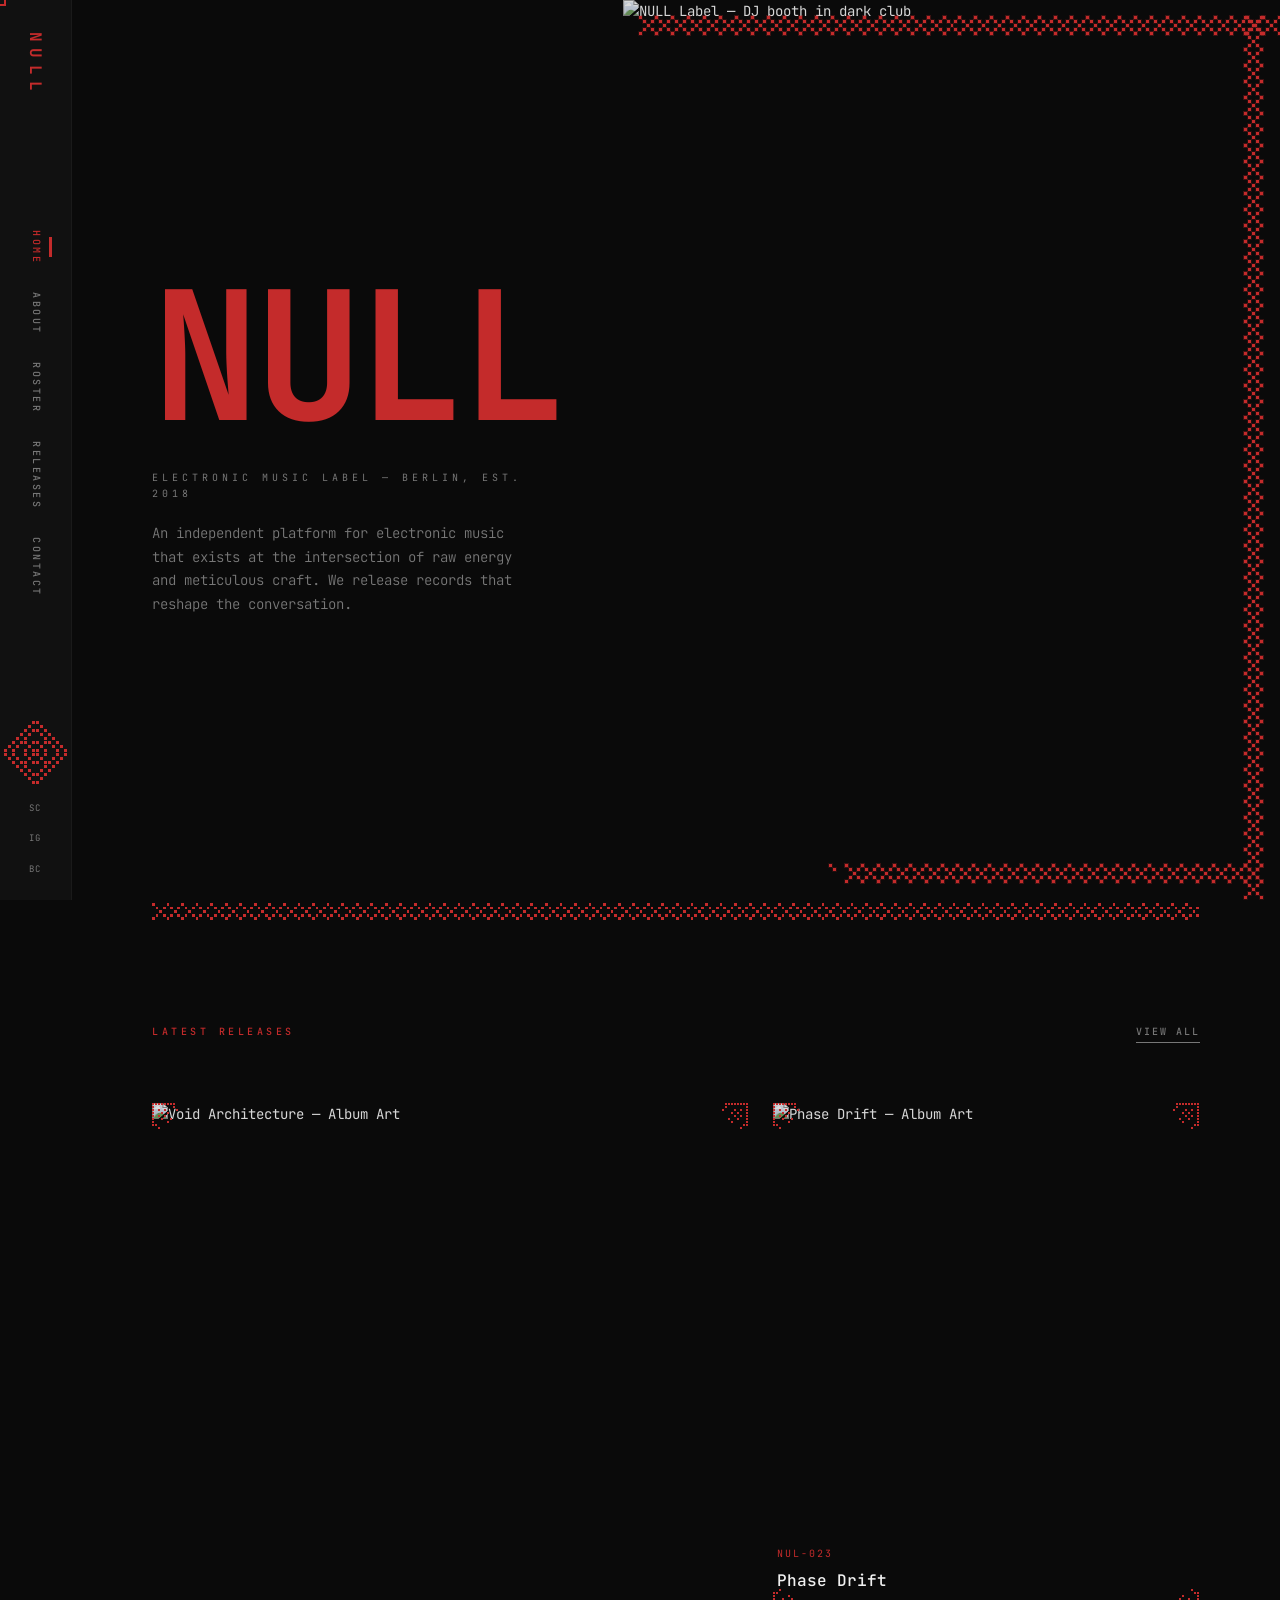
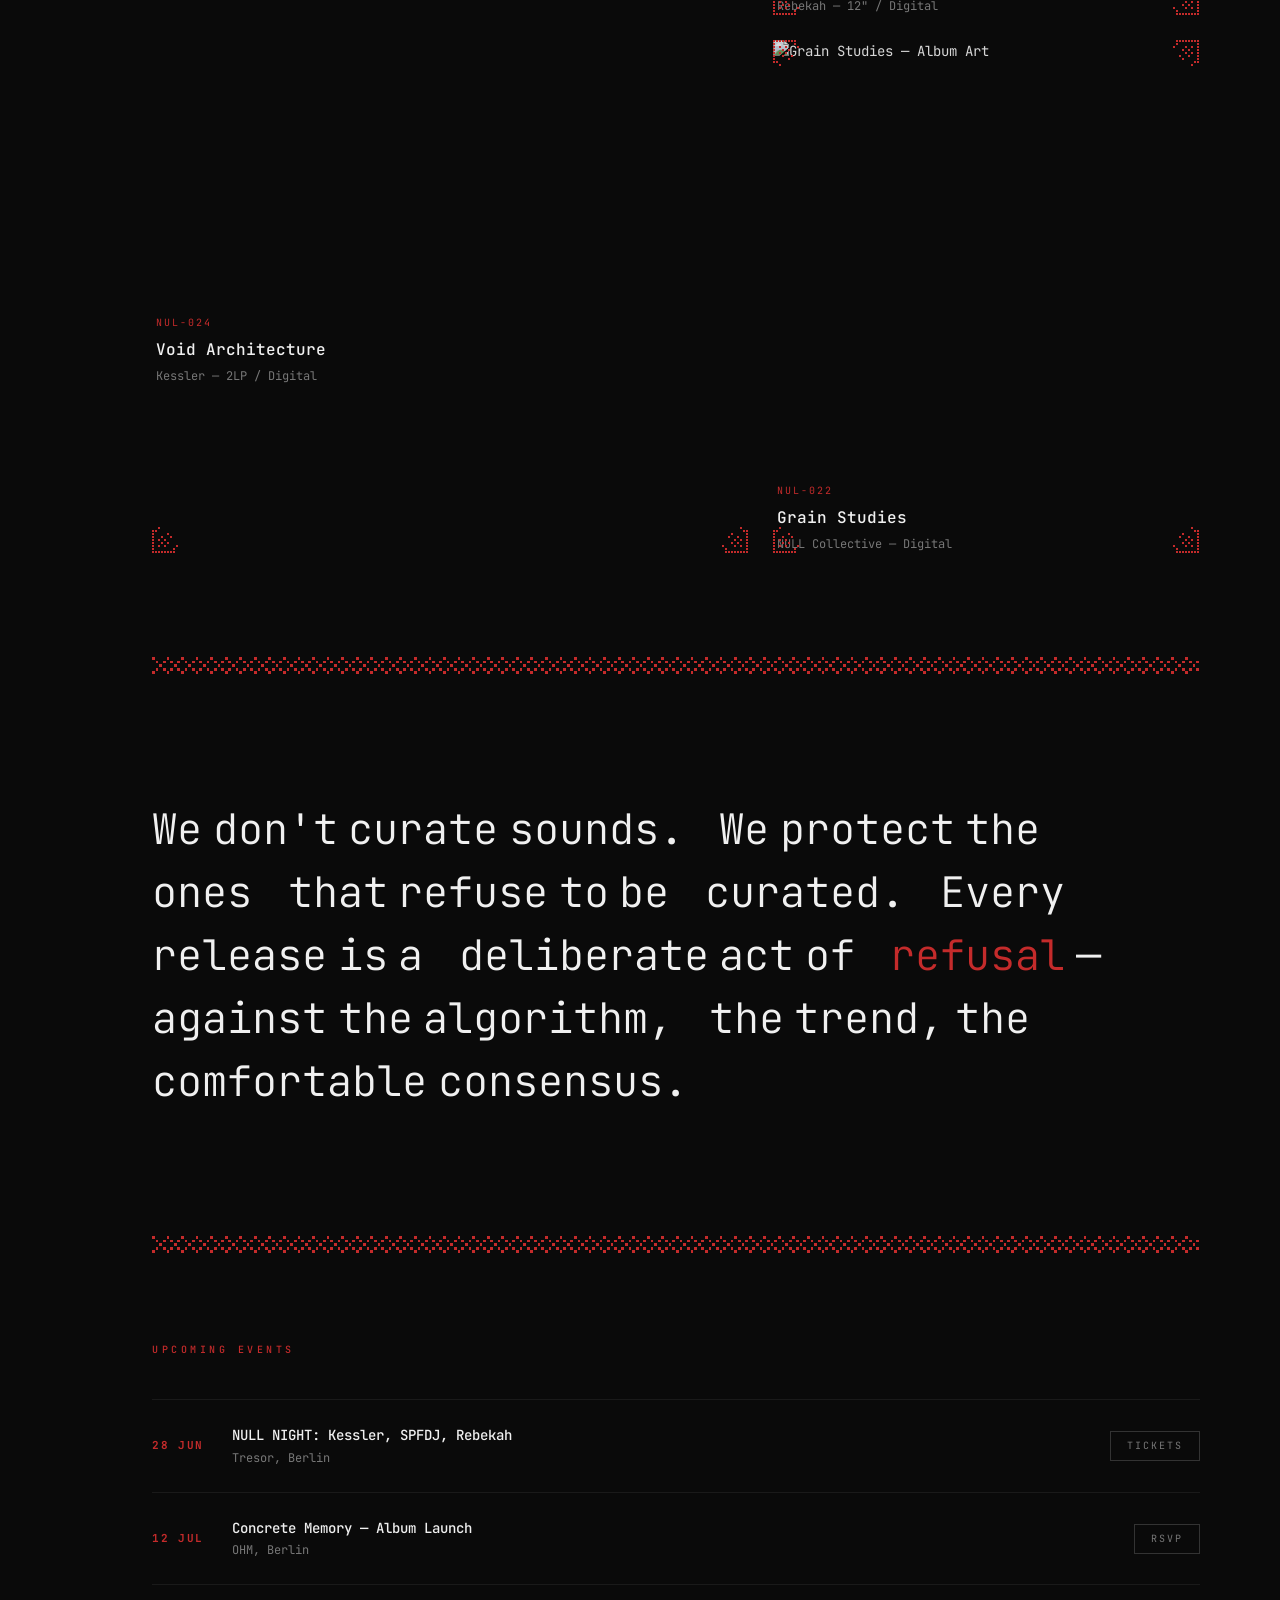
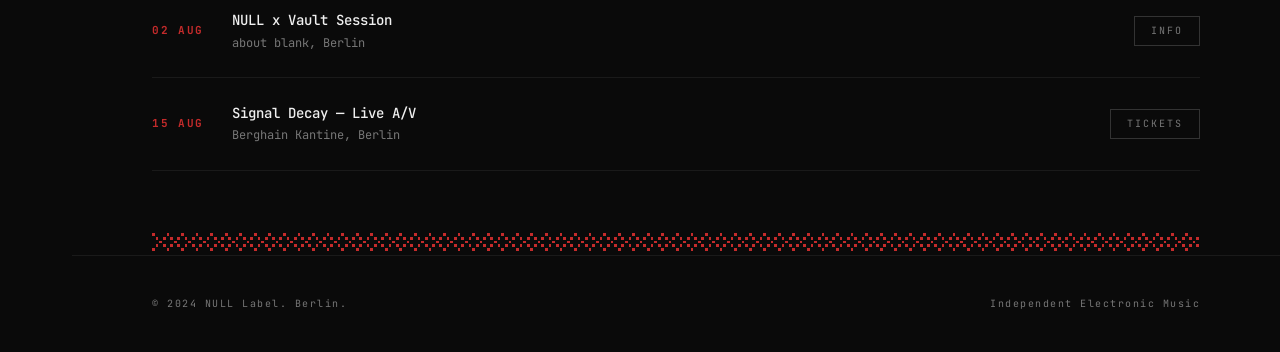
==== index.html @ e716e548 "v4: Full rebuild — editorial/magazine model, pixel-lace system, left sidebar nav - Left sidebar nav " ====
<!DOCTYPE html>
<html lang="en">
<head>
  <meta charset="UTF-8">
  <meta name="viewport" content="width=device-width, initial-scale=1.0">
  <title>Home — NULL</title>
  <link rel="preconnect" href="https://fonts.googleapis.com">
  <link rel="preconnect" href="https://fonts.gstatic.com" crossorigin>
  <link href="https://fonts.googleapis.com/css2?family=JetBrains+Mono:wght@300;400;500;700&display=swap" rel="stylesheet">
  <link rel="stylesheet" href="style.css">
</head>

<body>

  <div class="custom-cursor"></div>
  <div class="loader"><div class="loader__lace"></div></div>


  <!-- Sidebar Nav -->
  <aside class="sidebar">
    <a href="index.html" class="sidebar__logo">NULL</a>
    <nav class="sidebar__nav">
      <a href="index.html" class="sidebar__link">Home</a>
      <a href="about.html" class="sidebar__link">About</a>
      <a href="roster.html" class="sidebar__link">Roster</a>
      <a href="releases.html" class="sidebar__link">Releases</a>
      <a href="contact.html" class="sidebar__link">Contact</a>
    </nav>
    <div class="sidebar__lace">
      <div class="lace-doily"></div>
    </div>
    <div class="sidebar__social">
      <a href="#" class="sidebar__social-link">SC</a>
      <a href="#" class="sidebar__social-link">IG</a>
      <a href="#" class="sidebar__social-link">BC</a>
    </div>
  </aside>

  <!-- Mobile Header -->
  <header class="mobile-header">
    <a href="index.html" class="mobile-logo">NULL</a>
    <button class="mobile-hamburger" aria-label="Menu">
      <span></span><span></span><span></span>
    </button>
  </header>
  <div class="mobile-overlay">
    <nav class="mobile-overlay__nav">
      <a href="index.html">Home</a>
      <a href="about.html">About</a>
      <a href="roster.html">Roster</a>
      <a href="releases.html">Releases</a>
      <a href="contact.html">Contact</a>
    </nav>
  </div>


  <main class="main">
    <!-- Hero: Grid split — massive title left, full image right -->
    <section class="hero">
      <div class="hero__text">
        <h1 class="hero__title">NULL</h1>
        <p class="hero__sub">Electronic Music Label &mdash; Berlin, Est. 2018</p>
        <p class="hero__desc">An independent platform for electronic music that exists at the intersection of raw energy and meticulous craft. We release records that reshape the conversation.</p>
      </div>
      <div class="hero__image">
        <img src="https://images.unsplash.com/photo-1470225620780-dba8ba36b745?w=1200&q=80" alt="NULL Label — DJ booth in dark club" class="img-treated">
        <div class="lace-frame-canvas"></div>
      </div>
    </section>

    <!-- Lace Divider -->
    <div class="lace-divider"></div>

    <!-- Featured Releases: Asymmetric grid, large + 2 small -->
    <section class="featured">
      <div class="featured__header">
        <span class="section-label">Latest Releases</span>
        <a href="releases.html" class="section-link">View All</a>
      </div>
      <div class="featured__grid">
        <div class="featured__card lace-corners" style="position:relative;">
          <img src="https://images.unsplash.com/photo-1478760329108-5c3ed9d495a0?w=600&q=80" alt="Void Architecture — Album Art" class="img-treated">
          <div class="featured__card-info">
            <span class="featured__cat">NUL-024</span>
            <h3>Void Architecture</h3>
            <p>Kessler &mdash; 2LP / Digital</p>
          </div>
        </div>
        <div class="featured__card lace-corners" style="position:relative;">
          <img src="https://images.unsplash.com/photo-1550684376-efcbd6e3f031?w=600&q=80" alt="Phase Drift — Album Art" class="img-treated">
          <div class="featured__card-info">
            <span class="featured__cat">NUL-023</span>
            <h3>Phase Drift</h3>
            <p>Rebekah &mdash; 12" / Digital</p>
          </div>
        </div>
        <div class="featured__card lace-corners" style="position:relative;">
          <img src="https://images.unsplash.com/photo-1534796636912-3b95b3ab5986?w=600&q=80" alt="Grain Studies — Album Art" class="img-treated">
          <div class="featured__card-info">
            <span class="featured__cat">NUL-022</span>
            <h3>Grain Studies</h3>
            <p>NULL Collective &mdash; Digital</p>
          </div>
        </div>
      </div>
    </section>

    <!-- Lace Divider -->
    <div class="lace-divider"></div>

    <!-- Manifesto: Word-by-word reveal -->
    <section class="manifesto">
      <p class="manifesto__text">
        <span class="word">We</span><span class="word">don't</span><span class="word">curate</span><span class="word">sounds.</span>
        <span class="word">We</span><span class="word">protect</span><span class="word">the</span><span class="word">ones</span>
        <span class="word">that</span><span class="word">refuse</span><span class="word">to</span><span class="word">be</span>
        <span class="word">curated.</span>
        <span class="word">Every</span><span class="word">release</span><span class="word">is</span><span class="word">a</span>
        <span class="word">deliberate</span><span class="word">act</span><span class="word">of</span>
        <span class="word" style="color: var(--accent);">refusal</span><span class="word">&mdash;</span>
        <span class="word">against</span><span class="word">the</span><span class="word">algorithm,</span>
        <span class="word">the</span><span class="word">trend,</span><span class="word">the</span>
        <span class="word">comfortable</span><span class="word">consensus.</span>
      </p>
    </section>

    <!-- Lace Divider -->
    <div class="lace-divider"></div>

    <!-- Events -->
    <section class="events">
      <div class="events__header">
        <span class="section-label">Upcoming Events</span>
      </div>
      <div class="events__list">
        <div class="event-card">
          <span class="event-card__date">28 JUN</span>
          <div class="event-card__info">
            <h4>NULL NIGHT: Kessler, SPFDJ, Rebekah</h4>
            <p>Tresor, Berlin</p>
          </div>
          <a href="#" class="event-card__link">Tickets</a>
        </div>
        <div class="event-card">
          <span class="event-card__date">12 JUL</span>
          <div class="event-card__info">
            <h4>Concrete Memory — Album Launch</h4>
            <p>OHM, Berlin</p>
          </div>
          <a href="#" class="event-card__link">RSVP</a>
        </div>
        <div class="event-card">
          <span class="event-card__date">02 AUG</span>
          <div class="event-card__info">
            <h4>NULL x Vault Session</h4>
            <p>about blank, Berlin</p>
          </div>
          <a href="#" class="event-card__link">Info</a>
        </div>
        <div class="event-card">
          <span class="event-card__date">15 AUG</span>
          <div class="event-card__info">
            <h4>Signal Decay — Live A/V</h4>
            <p>Berghain Kantine, Berlin</p>
          </div>
          <a href="#" class="event-card__link">Tickets</a>
        </div>
      </div>
    </section>

    <!-- Lace Divider -->
    <div class="lace-divider"></div>

    <!-- Inline Footer -->
    <footer class="inline-footer">
      <span>&copy; 2024 NULL Label. Berlin.</span>
      <span>Independent Electronic Music</span>
    </footer>
  </main>


  <script src="https://cdnjs.cloudflare.com/ajax/libs/gsap/3.12.5/gsap.min.js"></script>
  <script src="https://cdnjs.cloudflare.com/ajax/libs/gsap/3.12.5/ScrollTrigger.min.js"></script>
  <script src="lace.js"></script>
  <script src="app.js"></script>

</body>
</html>
---- style.css ----
/* ========== ROOT & RESET ========== */
:root {
  --bg: #0a0a0a;
  --bg-alt: #111;
  --text: #f0f0f0;
  --text-dim: #777;
  --accent: #c42b2b;
  --accent-glow: rgba(196, 43, 43, 0.25);
  --accent-dim: #8a1c1c;
  --sidebar-w: 72px;
  --font: 'JetBrains Mono', monospace;
}

*, *::before, *::after { margin: 0; padding: 0; box-sizing: border-box; }

html {
  scroll-behavior: smooth;
  scrollbar-width: thin;
  scrollbar-color: var(--accent) var(--bg);
}

body {
  background: var(--bg);
  color: var(--text);
  font-family: var(--font);
  font-size: 14px;
  line-height: 1.6;
  overflow-x: hidden;
  cursor: none;
}

::-webkit-scrollbar { width: 6px; }
::-webkit-scrollbar-track { background: var(--bg); }
::-webkit-scrollbar-thumb { background: var(--accent); border-radius: 3px; }

a { color: var(--text); text-decoration: none; transition: color 0.3s; }
a:hover { color: var(--accent); }
img { display: block; max-width: 100%; }
button { cursor: none; }

/* ========== LOADER ========== */
.loader {
  position: fixed; inset: 0; z-index: 9999;
  background: var(--bg);
  display: flex; align-items: center; justify-content: center;
}

.loader__lace {
  width: 80px; height: 80px;
}

/* ========== CUSTOM CURSOR ========== */
.custom-cursor {
  position: fixed; top: 0; left: 0; z-index: 10000;
  width: 12px; height: 12px;
  border: 2px solid var(--accent);
  pointer-events: none;
  transform: translate(-50%, -50%);
  transition: width 0.2s, height 0.2s, border-color 0.2s;
}

.custom-cursor.grow {
  width: 40px; height: 40px;
  border-color: var(--accent-glow);
  background: var(--accent-glow);
}

@media (max-width: 768px) {
  .custom-cursor { display: none; }
  body { cursor: auto; }
  button { cursor: pointer; }
}

/* ========== SIDEBAR NAV ========== */
.sidebar {
  position: fixed; left: 0; top: 0;
  width: var(--sidebar-w); height: 100vh;
  background: var(--bg-alt);
  border-right: 1px solid #1a1a1a;
  z-index: 100;
  display: flex; flex-direction: column; align-items: center;
  padding: 32px 0 24px;
}

.sidebar__logo {
  writing-mode: vertical-rl;
  font-size: 16px; font-weight: 700;
  letter-spacing: 0.4em;
  color: var(--accent);
  text-decoration: none;
}

.sidebar__nav {
  margin-top: auto;
  display: flex; flex-direction: column; align-items: center;
  gap: 28px;
}

.sidebar__link {
  writing-mode: vertical-rl;
  font-size: 10px; font-weight: 500;
  letter-spacing: 0.25em;
  text-transform: uppercase;
  color: var(--text-dim);
  text-decoration: none;
  transition: color 0.3s, text-shadow 0.3s;
  position: relative;
}

.sidebar__link::after {
  content: '';
  position: absolute;
  right: -8px; top: 50%;
  width: 3px; height: 0;
  background: var(--accent);
  transition: height 0.3s;
  transform: translateY(-50%);
}

.sidebar__link:hover, .sidebar__link.active { color: var(--accent); }
.sidebar__link.active::after { height: 20px; }

.sidebar__lace {
  margin-top: auto;
  width: 48px; height: 48px;
  display: flex; align-items: center; justify-content: center;
}

.sidebar__social {
  margin-top: 24px;
  display: flex; flex-direction: column; align-items: center;
  gap: 16px;
}

.sidebar__social-link {
  font-size: 9px; letter-spacing: 0.15em;
  color: var(--text-dim);
  text-decoration: none;
  transition: color 0.3s;
}

.sidebar__social-link:hover { color: var(--accent); }

/* ========== MOBILE NAV ========== */
.mobile-header {
  display: none;
  position: fixed; top: 0; left: 0; right: 0;
  height: 56px;
  background: var(--bg-alt);
  border-bottom: 1px solid #1a1a1a;
  z-index: 101;
  align-items: center;
  justify-content: space-between;
  padding: 0 20px;
}

.mobile-logo {
  font-size: 16px; font-weight: 700;
  color: var(--accent);
  letter-spacing: 0.3em;
}

.mobile-hamburger {
  background: none; border: none;
  width: 28px; height: 20px;
  position: relative;
  cursor: pointer;
}

.mobile-hamburger span {
  position: absolute; left: 0;
  width: 100%; height: 2px;
  background: var(--text);
  transition: all 0.3s;
}

.mobile-hamburger span:nth-child(1) { top: 0; }
.mobile-hamburger span:nth-child(2) { top: 9px; }
.mobile-hamburger span:nth-child(3) { top: 18px; }

.mobile-hamburger.open span:nth-child(1) { top: 9px; transform: rotate(45deg); }
.mobile-hamburger.open span:nth-child(2) { opacity: 0; }
.mobile-hamburger.open span:nth-child(3) { top: 9px; transform: rotate(-45deg); }

.mobile-overlay {
  position: fixed; inset: 0; z-index: 100;
  background: rgba(10, 10, 10, 0.97);
  display: flex; align-items: center; justify-content: center;
  opacity: 0; pointer-events: none;
  transition: opacity 0.4s;
}

.mobile-overlay.open { opacity: 1; pointer-events: all; }

.mobile-overlay__nav {
  display: flex; flex-direction: column;
  gap: 32px; text-align: center;
}

.mobile-overlay__nav a {
  font-size: 24px; font-weight: 300;
  letter-spacing: 0.2em;
  text-transform: uppercase;
  color: var(--text);
  transition: color 0.3s;
}

.mobile-overlay__nav a:hover { color: var(--accent); }

/* ========== MAIN CONTENT ========== */
.main { margin-left: var(--sidebar-w); min-height: 100vh; }

/* ========== SECTION LABEL ========== */
.section-label {
  font-size: 10px; font-weight: 500;
  letter-spacing: 0.35em;
  text-transform: uppercase;
  color: var(--accent);
}

.section-link {
  font-size: 10px; font-weight: 500;
  letter-spacing: 0.2em;
  text-transform: uppercase;
  color: var(--text-dim);
  transition: color 0.3s;
  border-bottom: 1px solid var(--text-dim);
  padding-bottom: 2px;
}

.section-link:hover { color: var(--accent); border-color: var(--accent); }

/* ========== HERO ========== */
.hero {
  height: 100vh;
  display: grid;
  grid-template-columns: 1fr 1.2fr;
  position: relative;
  overflow: hidden;
}

.hero__text {
  display: flex; flex-direction: column;
  justify-content: center;
  padding: 80px 60px 80px 80px;
}

.hero__title {
  font-size: clamp(80px, 14vw, 220px);
  font-weight: 700;
  line-height: 0.82;
  color: var(--accent);
  letter-spacing: -0.03em;
}

.hero__sub {
  font-size: 10px;
  letter-spacing: 0.4em;
  text-transform: uppercase;
  color: var(--text-dim);
  margin-top: 40px;
}

.hero__desc {
  font-size: 14px;
  font-weight: 300;
  color: var(--text-dim);
  margin-top: 20px;
  max-width: 380px;
  line-height: 1.7;
}

.hero__image {
  position: relative;
  overflow: hidden;
}

.hero__image img {
  width: 100%; height: 100%;
  object-fit: cover;
}

.hero__lace-frame {
  position: absolute;
  inset: 20px;
  pointer-events: none;
}

/* ========== IMAGE TREATMENT ========== */
.img-treated {
  filter: contrast(1.1) saturate(0.5) brightness(0.85);
  transition: filter 0.6s;
}

.img-treated:hover {
  filter: contrast(1.1) saturate(0.7) brightness(0.95);
}

/* ========== FEATURED RELEASES ========== */
.featured { padding: 100px 80px; }

.featured__header {
  display: flex;
  justify-content: space-between;
  align-items: baseline;
  margin-bottom: 60px;
}

.featured__grid {
  display: grid;
  grid-template-columns: 1.4fr 1fr;
  grid-template-rows: auto auto;
  gap: 24px;
}

.featured__card {
  position: relative;
  overflow: hidden;
}

.featured__card:first-child { grid-row: span 2; }

.featured__card img {
  width: 100%;
  aspect-ratio: 1;
  object-fit: cover;
  transition: transform 0.8s cubic-bezier(0.16, 1, 0.3, 1);
}

.featured__card:first-child img { aspect-ratio: 3/4; }

.featured__card:hover img { transform: scale(1.04); }

.featured__card-info { padding: 16px 4px 0; }

.featured__cat {
  font-size: 10px;
  letter-spacing: 0.2em;
  color: var(--accent);
  display: block;
  margin-bottom: 6px;
}

.featured__card-info h3 {
  font-size: 16px; font-weight: 500;
  margin-bottom: 4px;
}

.featured__card-info p {
  font-size: 12px; color: var(--text-dim);
}

/* ========== MANIFESTO ========== */
.manifesto {
  padding: 120px 80px;
  position: relative;
}

.manifesto__text {
  font-size: clamp(20px, 3.5vw, 42px);
  font-weight: 300;
  line-height: 1.5;
  max-width: 1000px;
}

.manifesto__text .word {
  display: inline-block;
  margin-right: 0.25em;
}

/* ========== EVENTS ========== */
.events { padding: 80px 80px 60px; }

.events__header { margin-bottom: 40px; }

.events__list {
  display: flex; flex-direction: column;
  gap: 0;
}

.event-card {
  display: flex; align-items: center;
  padding: 24px 0;
  border-bottom: 1px solid #1a1a1a;
  transition: border-color 0.3s;
}

.event-card:first-child { border-top: 1px solid #1a1a1a; }
.event-card:hover { border-color: var(--accent); }

.event-card__date {
  font-size: 11px; font-weight: 700;
  letter-spacing: 0.15em;
  color: var(--accent);
  min-width: 80px;
}

.event-card__info { flex: 1; }
.event-card__info h4 { font-size: 14px; font-weight: 500; }
.event-card__info p { font-size: 12px; color: var(--text-dim); margin-top: 2px; }

.event-card__link {
  font-size: 10px; letter-spacing: 0.2em;
  text-transform: uppercase;
  color: var(--text-dim);
  border: 1px solid #333;
  padding: 6px 16px;
  transition: all 0.3s;
}

.event-card:hover .event-card__link {
  color: var(--accent);
  border-color: var(--accent);
}

/* ========== INLINE FOOTER ========== */
.inline-footer {
  display: flex;
  justify-content: space-between;
  padding: 40px 80px;
  font-size: 10px;
  letter-spacing: 0.15em;
  color: var(--text-dim);
  border-top: 1px solid #1a1a1a;
}

/* ========== LACE UTILITIES ========== */
.lace-divider {
  height: 24px;
  margin: 0 80px;
  overflow: hidden;
  position: relative;
  display: flex;
  align-items: center;
  justify-content: center;
  transform-origin: center;
}

.lace-doily {
  display: flex;
  align-items: center;
  justify-content: center;
}

.lace-corners { position: relative; }

.lace-frame-canvas {
  position: absolute; inset: 0;
  pointer-events: none;
  z-index: 2;
}

.lace-border {
  position: relative;
}

/* ========== ABOUT PAGE ========== */
.about-spreads {
  scroll-snap-type: y mandatory;
  overflow-y: auto;
  height: 100vh;
}

.about-spread {
  height: 100vh;
  scroll-snap-align: start;
  position: relative;
  overflow: hidden;
}

/* Spread 1: Manifesto */
.about-spread--manifesto {
  display: flex;
  align-items: center;
  padding: 80px;
}

.about-spread__content { max-width: 800px; }

.about-spread__title {
  font-size: clamp(28px, 4vw, 56px);
  font-weight: 300;
  line-height: 1.3;
  margin: 32px 0;
}

.about-spread__body {
  font-size: 14px;
  font-weight: 300;
  line-height: 1.8;
  color: var(--text-dim);
  max-width: 600px;
}

.about-spread__lace {
  position: absolute;
  right: 80px; top: 50%;
  transform: translateY(-50%);
}

/* Spread 2: Visual + Stats */
.about-spread--visual {
  display: grid;
  grid-template-columns: 1.5fr 1fr;
}

.about-spread__image {
  position: relative;
  overflow: hidden;
}

.about-spread__image img {
  width: 100%; height: 100%;
  object-fit: cover;
}

.about-spread__stats {
  display: flex;
  flex-direction: column;
  justify-content: center;
  padding: 80px;
  gap: 48px;
}

.stat__number {
  font-size: clamp(48px, 6vw, 96px);
  font-weight: 700;
  color: var(--accent);
  line-height: 1;
  display: block;
}

.stat__label {
  font-size: 10px;
  letter-spacing: 0.3em;
  text-transform: uppercase;
  color: var(--text-dim);
  margin-top: 8px;
  display: block;
}

/* Spread 3: Timeline */
.about-spread--timeline {
  display: flex;
  flex-direction: column;
  justify-content: center;
  padding: 80px;
}

.timeline {
  display: flex;
  gap: 0;
  overflow-x: auto;
  padding: 48px 0;
  scroll-snap-type: x proximity;
}

.timeline__item {
  min-width: 280px;
  padding: 32px 40px 32px 32px;
  border-left: 2px solid var(--accent);
  position: relative;
  scroll-snap-align: start;
}

.timeline__item::before {
  content: '';
  position: absolute;
  left: -5px; top: 36px;
  width: 8px; height: 8px;
  background: var(--accent);
}

.timeline__year {
  font-size: 36px; font-weight: 700;
  color: var(--accent);
  display: block;
  margin-bottom: 12px;
}

.timeline__item p {
  font-size: 13px;
  color: var(--text-dim);
  line-height: 1.6;
}

/* Spread 4: Founders */
.about-spread--founders {
  display: flex;
  align-items: center;
  justify-content: center;
  gap: 80px;
  padding: 80px;
}

.founder { text-align: center; max-width: 300px; }

.founder img {
  width: 240px; height: 300px;
  object-fit: cover;
  margin-bottom: 24px;
}

.founder h3 { font-size: 18px; font-weight: 500; margin-bottom: 4px; }
.founder p { font-size: 12px; color: var(--text-dim); }

/* ========== ROSTER PAGE ========== */
.roster-section {
  height: 100vh;
  overflow: hidden;
  position: relative;
}

.roster-header {
  position: absolute;
  top: 40px; left: 40px;
  z-index: 10;
}

.roster-panels {
  display: flex;
  height: 100vh;
  width: fit-content;
}

.roster-panel {
  width: 33.33vw;
  min-width: 320px;
  height: 100vh;
  position: relative;
  overflow: hidden;
  border-right: 1px solid #1a1a1a;
}

.roster-panel img {
  width: 100%; height: 100%;
  object-fit: cover;
}

.roster-panel__info {
  position: absolute;
  bottom: 0; left: 0; right: 0;
  padding: 40px;
  background: linear-gradient(transparent, rgba(0,0,0,0.85) 40%);
}

.roster-panel__name {
  font-size: clamp(24px, 3vw, 40px);
  font-weight: 700;
  margin-bottom: 4px;
}

.roster-panel__info p {
  font-size: 12px;
  color: var(--text-dim);
}

.roster-panel__releases {
  font-size: 10px;
  letter-spacing: 0.2em;
  text-transform: uppercase;
  color: var(--accent);
  display: block;
  margin-top: 12px;
}

.roster-panel__genre {
  position: absolute;
  top: 50%; right: 20px;
  transform: rotate(90deg) translateX(-50%);
  transform-origin: right center;
  font-size: 9px;
  letter-spacing: 0.4em;
  text-transform: uppercase;
  color: rgba(240, 240, 240, 0.3);
  white-space: nowrap;
}

/* ========== RELEASES PAGE ========== */
.releases-section { padding: 80px; }

.releases-header {
  display: flex;
  justify-content: space-between;
  align-items: baseline;
  margin-bottom: 60px;
}

.releases-header h2 {
  font-size: 10px;
  letter-spacing: 0.35em;
  text-transform: uppercase;
  color: var(--accent);
  font-weight: 500;
}

.releases-filters { display: flex; gap: 16px; }

.filter-btn {
  background: none; border: none;
  font-family: var(--font);
  font-size: 10px;
  letter-spacing: 0.15em;
  text-transform: uppercase;
  color: var(--text-dim);
  cursor: pointer;
  padding: 4px 0;
  border-bottom: 1px solid transparent;
  transition: all 0.3s;
}

.filter-btn:hover, .filter-btn.active {
  color: var(--accent);
  border-bottom-color: var(--accent);
}

.releases-list { display: flex; flex-direction: column; gap: 0; }

.release-entry {
  display: grid;
  grid-template-columns: 1fr 1fr;
  min-height: 50vh;
  border-bottom: 1px solid #1a1a1a;
}

.release-entry:nth-child(even) { direction: rtl; }
.release-entry:nth-child(even) > * { direction: ltr; }

.release-entry__artwork {
  position: relative;
  overflow: hidden;
}

.release-entry__artwork img {
  width: 100%; height: 100%;
  object-fit: cover;
  transition: transform 0.8s cubic-bezier(0.16, 1, 0.3, 1);
}

.release-entry:hover .release-entry__artwork img {
  transform: scale(1.03);
}

.release-entry__info {
  display: flex;
  flex-direction: column;
  justify-content: center;
  padding: 60px;
}

.release-entry__cat {
  font-size: 10px;
  letter-spacing: 0.25em;
  color: var(--accent);
  display: block;
  margin-bottom: 12px;
}

.release-entry__info h3 {
  font-size: clamp(24px, 3vw, 40px);
  font-weight: 500;
  margin-bottom: 8px;
}

.release-entry__artist {
  font-size: 14px;
  color: var(--text-dim);
  margin-bottom: 4px;
}

.release-entry__meta {
  font-size: 11px;
  color: var(--text-dim);
  letter-spacing: 0.1em;
  margin-bottom: 28px;
}

.release-entry__tracklist {
  list-style: none; counter-reset: track;
}

.release-entry__tracklist li {
  counter-increment: track;
  font-size: 12px;
  color: var(--text-dim);
  padding: 6px 0;
  border-bottom: 1px solid #1a1a1a;
}

.release-entry__tracklist li::before {
  content: counter(track, decimal-leading-zero) '.';
  color: var(--accent);
  margin-right: 12px;
  font-size: 10px;
}

/* ========== CONTACT PAGE ========== */
.contact-split {
  display: grid;
  grid-template-columns: 2fr 3fr;
  min-height: 100vh;
}

.contact-info {
  background: var(--bg-alt);
  padding: 80px;
  display: flex;
  flex-direction: column;
  justify-content: center;
  position: relative;
  overflow: hidden;
}

.contact-info h2 {
  font-size: clamp(28px, 4vw, 48px);
  font-weight: 300;
  margin-bottom: 40px;
}

.contact-details p {
  font-size: 13px;
  color: var(--text-dim);
  line-height: 1.8;
}

.contact-social {
  margin-top: 48px;
  display: flex;
  flex-direction: column;
  gap: 12px;
}

.contact-social a {
  font-size: 12px;
  letter-spacing: 0.15em;
  color: var(--text-dim);
  transition: color 0.3s;
}

.contact-social a:hover { color: var(--accent); }

.contact-form-wrap {
  padding: 80px;
  display: flex;
  flex-direction: column;
  justify-content: center;
  max-width: 600px;
}

.contact-form label {
  font-size: 9px;
  letter-spacing: 0.3em;
  text-transform: uppercase;
  color: var(--text-dim);
  display: block;
  margin-bottom: 8px;
}

.contact-form input,
.contact-form textarea,
.contact-form select {
  width: 100%;
  background: transparent;
  border: none;
  border-bottom: 1px solid #2a2a2a;
  color: var(--text);
  font-family: var(--font);
  font-size: 14px;
  padding: 12px 0;
  margin-bottom: 32px;
  outline: none;
  transition: border-color 0.3s;
  -webkit-appearance: none;
  border-radius: 0;
}

.contact-form select {
  cursor: pointer;
  background-image: url("data:image/svg+xml,%3Csvg xmlns='http://www.w3.org/2000/svg' width='12' height='8'%3E%3Cpath d='M1 1l5 5 5-5' stroke='%23777' fill='none' stroke-width='1.5'/%3E%3C/svg%3E");
  background-repeat: no-repeat;
  background-position: right 0 center;
}

.contact-form select option { background: var(--bg); color: var(--text); }

.contact-form input:focus,
.contact-form textarea:focus,
.contact-form select:focus {
  border-color: var(--accent);
}

.contact-form textarea { resize: vertical; min-height: 100px; }

.contact-form button {
  background: transparent;
  color: var(--accent);
  border: 1px solid var(--accent);
  font-family: var(--font);
  font-size: 10px;
  letter-spacing: 0.25em;
  text-transform: uppercase;
  padding: 14px 40px;
  transition: all 0.3s;
  align-self: flex-start;
}

.contact-form button:hover {
  background: var(--accent);
  color: var(--text);
}

/* ========== RESPONSIVE ========== */
@media (max-width: 1024px) {
  .hero { grid-template-columns: 1fr; grid-template-rows: 50vh 50vh; }
  .hero__text { padding: 60px 40px; }
  .featured { padding: 60px 40px; }
  .featured__grid { grid-template-columns: 1fr; }
  .featured__card:first-child { grid-row: auto; }
  .manifesto { padding: 80px 40px; }
  .events { padding: 60px 40px; }
  .inline-footer { padding: 30px 40px; }
  .lace-divider { margin: 0 40px; }
  .release-entry { grid-template-columns: 1fr; min-height: auto; }
  .release-entry:nth-child(even) { direction: ltr; }
  .release-entry__artwork { height: 40vh; }
  .release-entry__info { padding: 40px; }
  .contact-split { grid-template-columns: 1fr; }
  .contact-info { padding: 60px 40px; }
  .contact-form-wrap { padding: 60px 40px; max-width: none; }
  .about-spread--visual { grid-template-columns: 1fr; }
  .about-spread__image { height: 50vh; }
  .about-spread--founders { flex-direction: column; gap: 40px; }
  .releases-section { padding: 80px 40px; }
  .roster-panel { width: 80vw; }
}

@media (max-width: 768px) {
  .sidebar { display: none; }
  .mobile-header { display: flex; }
  .main { margin-left: 0; padding-top: 56px; }
  .hero { grid-template-rows: 55vh 45vh; }
  .hero__text { padding: 40px 20px; }
  .hero__title { letter-spacing: -0.02em; }
  .featured { padding: 40px 20px; }
  .manifesto { padding: 60px 20px; }
  .events { padding: 40px 20px; }
  .inline-footer { padding: 24px 20px; flex-direction: column; gap: 8px; }
  .lace-divider { margin: 0 20px; }
  .about-spread { height: auto; min-height: 100vh; scroll-snap-align: none; }
  .about-spreads { scroll-snap-type: none; height: auto; overflow-y: visible; }
  .about-spread--manifesto { padding: 60px 20px; }
  .about-spread--timeline { padding: 60px 20px; }
  .about-spread--founders { padding: 60px 20px; }
  .roster-section { height: auto; }
  .roster-panels { flex-direction: column; width: 100%; }
  .roster-panel { width: 100%; height: 70vh; border-right: none; border-bottom: 1px solid #1a1a1a; }
  .releases-section { padding: 60px 20px; }
  .release-entry__info { padding: 24px 20px; }
  .contact-info { padding: 40px 20px; }
  .contact-form-wrap { padding: 40px 20px; }
}

/* ========== REDUCED MOTION ========== */
@media (prefers-reduced-motion: reduce) {
  *, *::before, *::after {
    animation-duration: 0.01ms !important;
    transition-duration: 0.01ms !important;
    scroll-behavior: auto !important;
  }
}
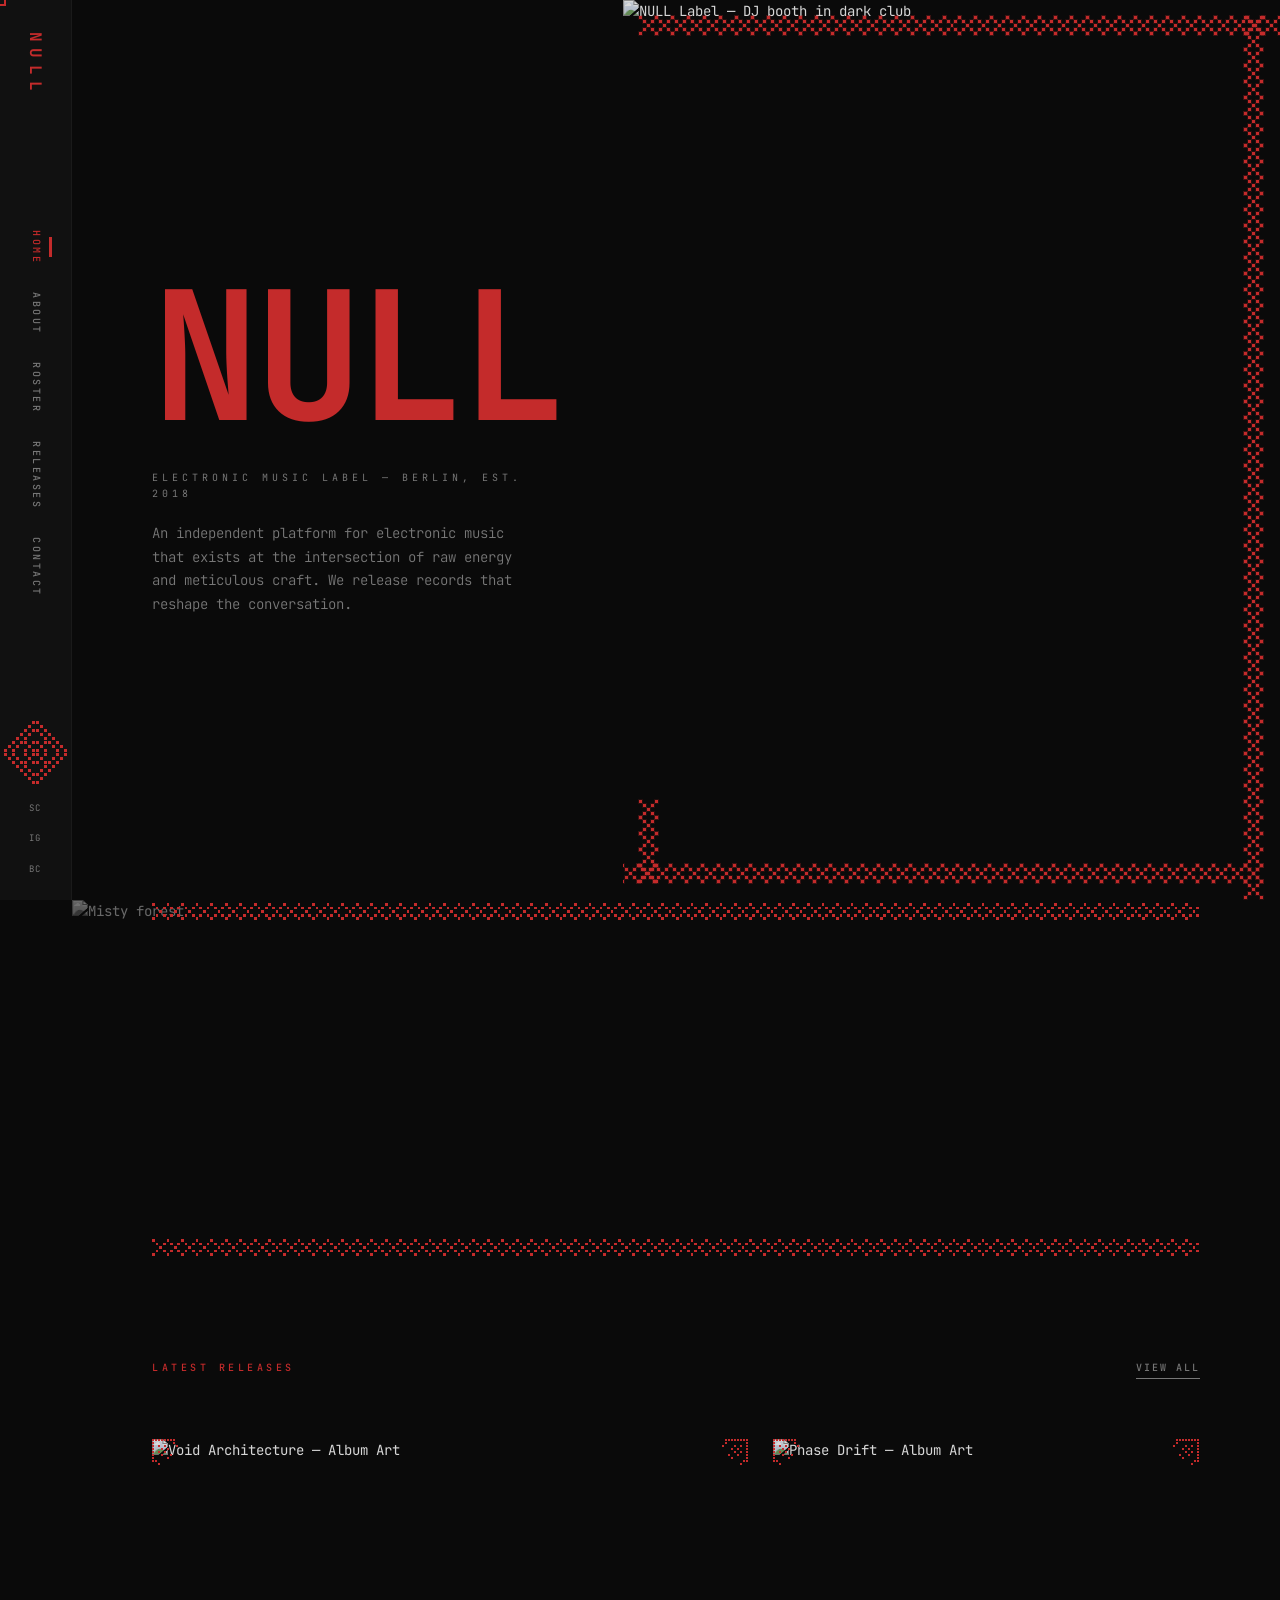
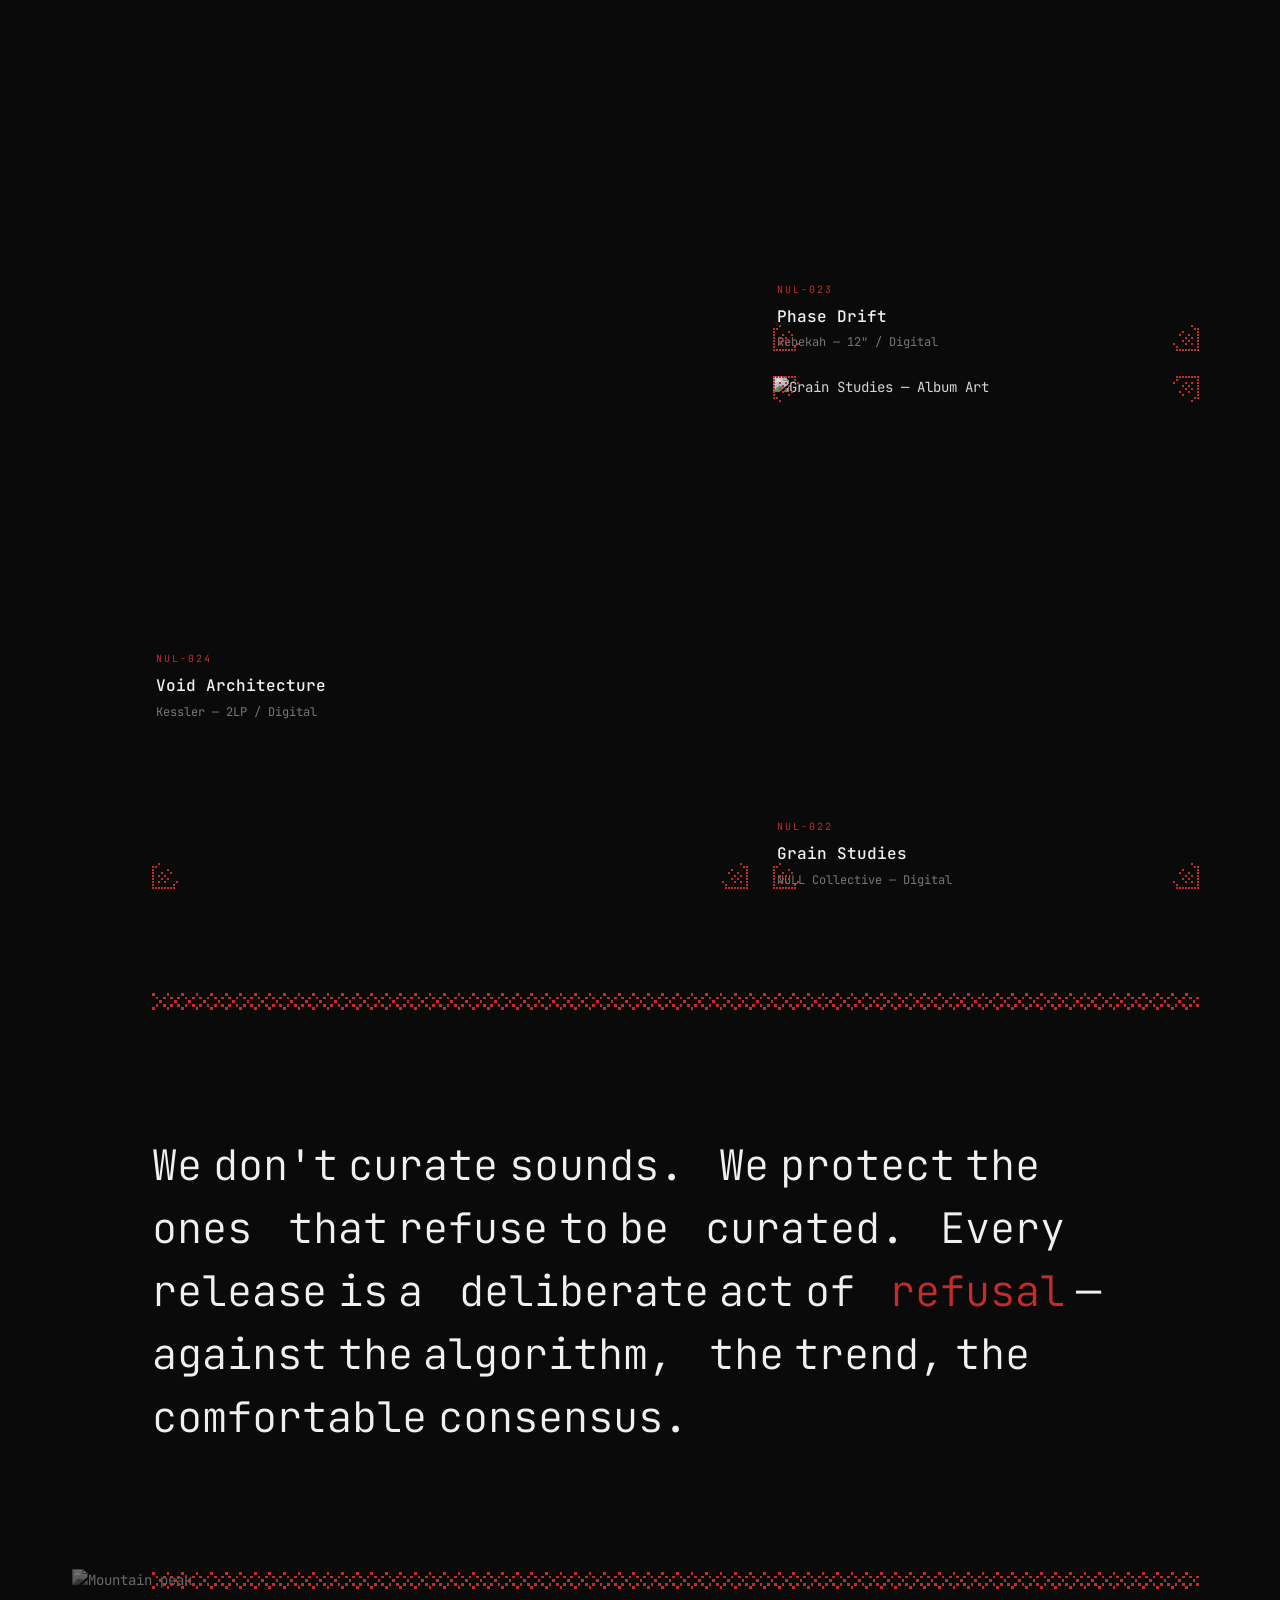
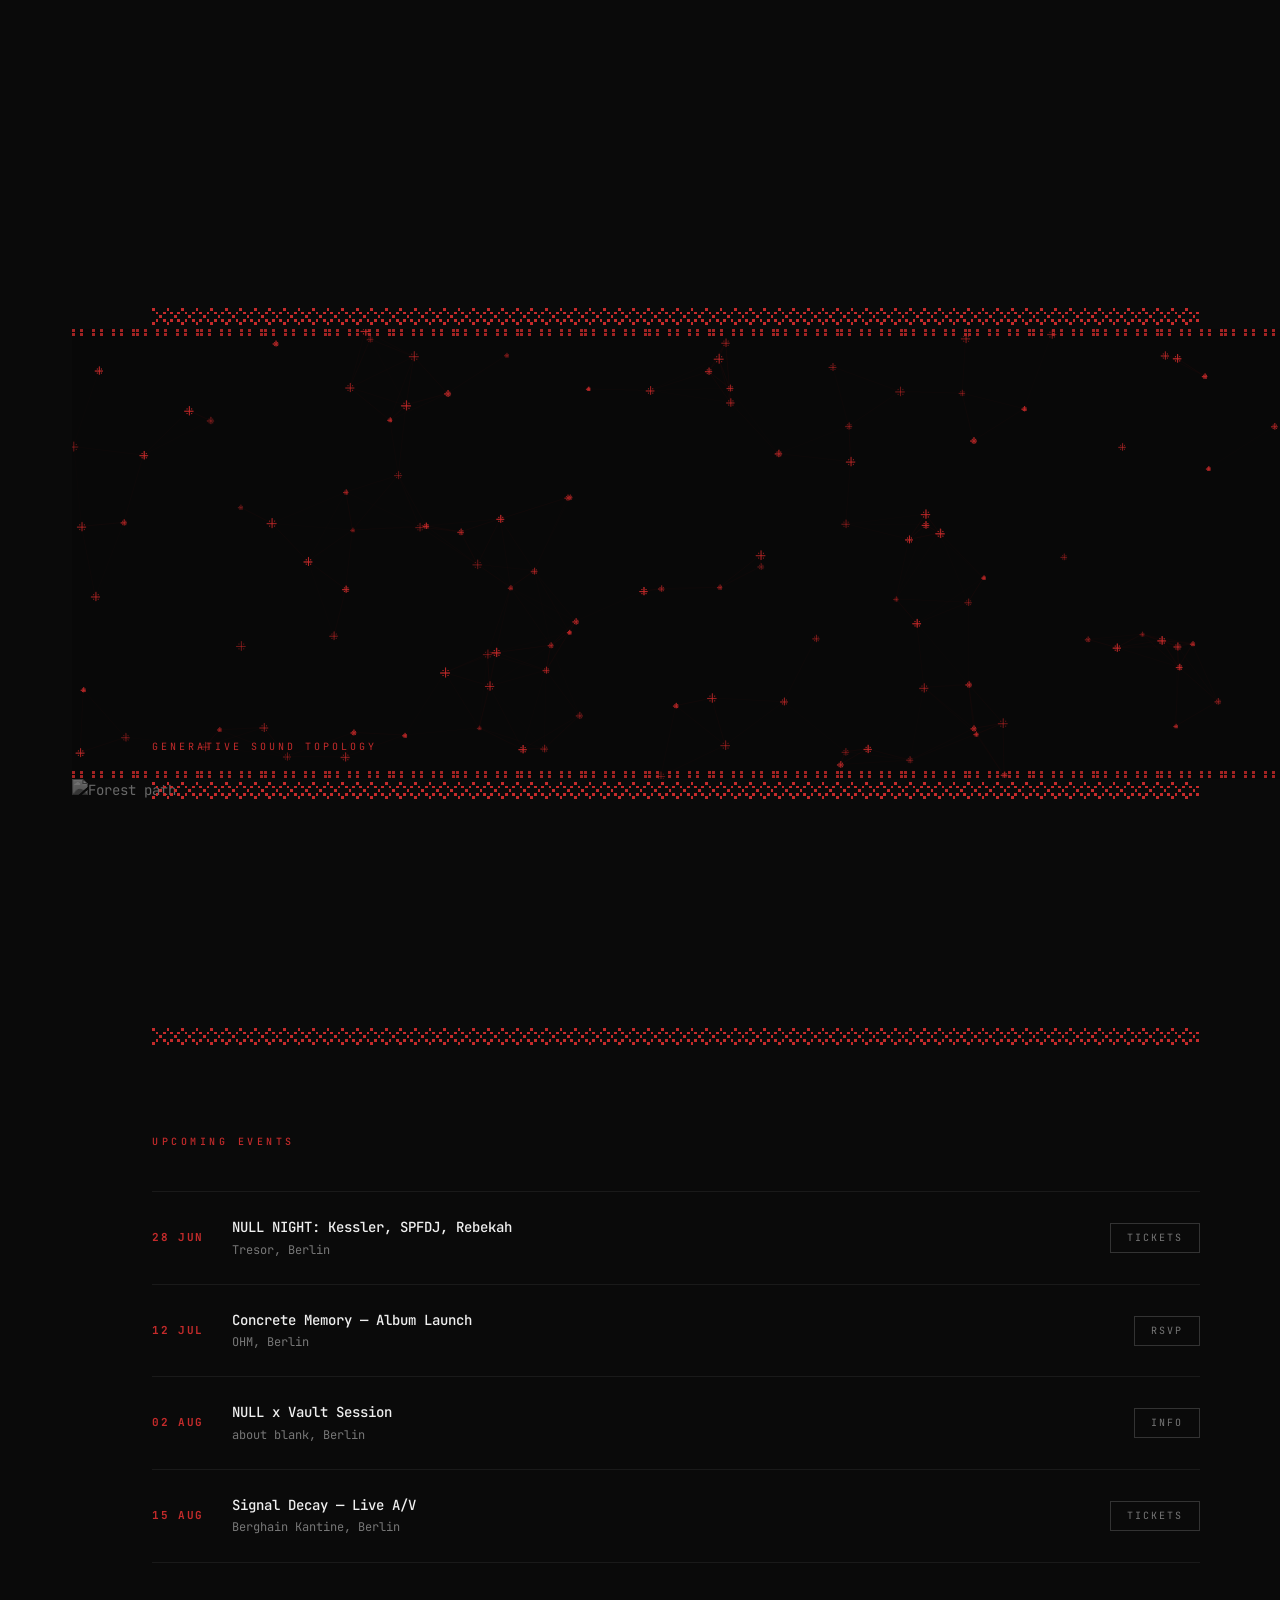
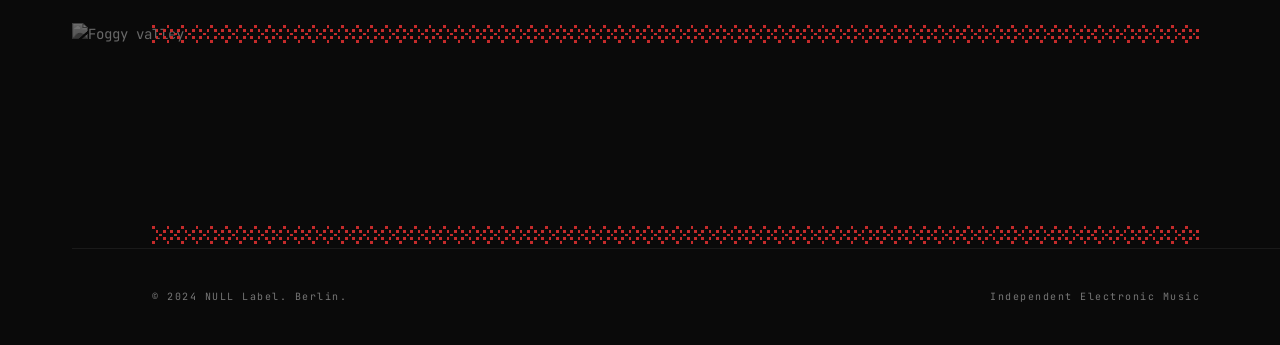
==== commit 0056b64a: "Fill empty space: B&W nature bands with lace edges, generative art canvas, remove people photos, fix" ====
--- a/index.html
+++ b/index.html
@@ -8,13 +8,101 @@
   <link rel="preconnect" href="https://fonts.gstatic.com" crossorigin>
   <link href="https://fonts.googleapis.com/css2?family=JetBrains+Mono:wght@300;400;500;700&display=swap" rel="stylesheet">
   <link rel="stylesheet" href="style.css">
+  <style>
+    /* Decorative nature image bands */
+    .nature-band {
+      position: relative;
+      height: 40vh;
+      overflow: hidden;
+      margin: 0;
+    }
+    .nature-band img {
+      width: 100%;
+      height: 100%;
+      object-fit: cover;
+      filter: grayscale(1) brightness(0.45) contrast(1.2);
+      transition: filter 0.8s;
+    }
+    .nature-band:hover img {
+      filter: grayscale(1) brightness(0.55) contrast(1.1);
+    }
+    .nature-band__lace {
+      position: absolute;
+      inset: 0;
+      pointer-events: none;
+      z-index: 2;
+    }
+    /* Lace edge borders on nature images — top and bottom */
+    .nature-band__lace-top,
+    .nature-band__lace-bottom {
+      position: absolute;
+      left: 0; right: 0;
+      height: 24px;
+      z-index: 3;
+      overflow: hidden;
+    }
+    .nature-band__lace-top { top: 0; }
+    .nature-band__lace-bottom { bottom: 0; }
+
+    /* Smaller nature accent — inline with content */
+    .nature-accent {
+      position: relative;
+      height: 25vh;
+      overflow: hidden;
+    }
+    .nature-accent img {
+      width: 100%;
+      height: 100%;
+      object-fit: cover;
+      filter: grayscale(1) brightness(0.4) contrast(1.2);
+    }
+
+    /* Ensure GSAP-animated elements are visible even without JS */
+    .featured__card,
+    .event-card,
+    .manifesto__text .word {
+      opacity: 1 !important;
+      transform: none !important;
+    }
+    .gsap-ready .featured__card,
+    .gsap-ready .event-card {
+      opacity: 1;
+      transform: none;
+    }
+
+    /* Animated canvas section replacing founders */
+    .generative-art {
+      height: 50vh;
+      position: relative;
+      overflow: hidden;
+    }
+    .generative-art canvas {
+      width: 100%;
+      height: 100%;
+      display: block;
+    }
+    .generative-art__label {
+      position: absolute;
+      bottom: 24px;
+      left: 80px;
+      font-size: 10px;
+      letter-spacing: 0.3em;
+      text-transform: uppercase;
+      color: var(--accent);
+      z-index: 2;
+    }
+
+    @media (max-width: 768px) {
+      .nature-band { height: 30vh; }
+      .nature-accent { height: 20vh; }
+      .generative-art { height: 40vh; }
+      .generative-art__label { left: 20px; }
+    }
+  </style>
 </head>
-
 <body>
-
   <div class="custom-cursor"></div>
   <div class="loader"><div class="loader__lace"></div></div>
-
 
   <!-- Sidebar Nav -->
   <aside class="sidebar">
@@ -26,9 +114,7 @@
       <a href="releases.html" class="sidebar__link">Releases</a>
       <a href="contact.html" class="sidebar__link">Contact</a>
     </nav>
-    <div class="sidebar__lace">
-      <div class="lace-doily"></div>
-    </div>
+    <div class="sidebar__lace"><div class="lace-doily"></div></div>
     <div class="sidebar__social">
       <a href="#" class="sidebar__social-link">SC</a>
       <a href="#" class="sidebar__social-link">IG</a>
@@ -53,9 +139,8 @@
     </nav>
   </div>
 
-
   <main class="main">
-    <!-- Hero: Grid split — massive title left, full image right -->
+    <!-- HERO -->
     <section class="hero">
       <div class="hero__text">
         <h1 class="hero__title">NULL</h1>
@@ -68,10 +153,14 @@
       </div>
     </section>
 
-    <!-- Lace Divider -->
-    <div class="lace-divider"></div>
-
-    <!-- Featured Releases: Asymmetric grid, large + 2 small -->
+    <!-- NATURE BAND 1: Misty forest -->
+    <div class="nature-band">
+      <img src="https://images.unsplash.com/photo-1418065460487-3e41a6c84dc5?w=1400&q=80" alt="Misty forest" loading="lazy">
+      <div class="nature-band__lace-top lace-divider"></div>
+      <div class="nature-band__lace-bottom lace-divider"></div>
+    </div>
+
+    <!-- FEATURED RELEASES -->
     <section class="featured">
       <div class="featured__header">
         <span class="section-label">Latest Releases</span>
@@ -105,10 +194,10 @@
       </div>
     </section>
 
-    <!-- Lace Divider -->
+    <!-- LACE DIVIDER -->
     <div class="lace-divider"></div>
 
-    <!-- Manifesto: Word-by-word reveal -->
+    <!-- MANIFESTO -->
     <section class="manifesto">
       <p class="manifesto__text">
         <span class="word">We</span><span class="word">don't</span><span class="word">curate</span><span class="word">sounds.</span>
@@ -124,10 +213,27 @@
       </p>
     </section>
 
-    <!-- Lace Divider -->
-    <div class="lace-divider"></div>
-
-    <!-- Events -->
+    <!-- NATURE BAND 2: Mountain peak -->
+    <div class="nature-band">
+      <img src="https://images.unsplash.com/photo-1464822759023-fed622ff2c3b?w=1400&q=80" alt="Mountain peak" loading="lazy">
+      <div class="nature-band__lace-top lace-divider"></div>
+      <div class="nature-band__lace-bottom lace-divider"></div>
+    </div>
+
+    <!-- GENERATIVE ART (replaces people/founders) -->
+    <div class="generative-art">
+      <canvas id="genCanvas"></canvas>
+      <span class="generative-art__label">Generative Sound Topology</span>
+    </div>
+
+    <!-- NATURE BAND 3: Forest path -->
+    <div class="nature-band" style="height: 30vh;">
+      <img src="https://images.unsplash.com/photo-1505765050516-f72dcac9c60e?w=1400&q=80" alt="Forest path" loading="lazy">
+      <div class="nature-band__lace-top lace-divider"></div>
+      <div class="nature-band__lace-bottom lace-divider"></div>
+    </div>
+
+    <!-- EVENTS -->
     <section class="events">
       <div class="events__header">
         <span class="section-label">Upcoming Events</span>
@@ -144,7 +250,7 @@
         <div class="event-card">
           <span class="event-card__date">12 JUL</span>
           <div class="event-card__info">
-            <h4>Concrete Memory — Album Launch</h4>
+            <h4>Concrete Memory &mdash; Album Launch</h4>
             <p>OHM, Berlin</p>
           </div>
           <a href="#" class="event-card__link">RSVP</a>
@@ -160,7 +266,7 @@
         <div class="event-card">
           <span class="event-card__date">15 AUG</span>
           <div class="event-card__info">
-            <h4>Signal Decay — Live A/V</h4>
+            <h4>Signal Decay &mdash; Live A/V</h4>
             <p>Berghain Kantine, Berlin</p>
           </div>
           <a href="#" class="event-card__link">Tickets</a>
@@ -168,21 +274,121 @@
       </div>
     </section>
 
-    <!-- Lace Divider -->
-    <div class="lace-divider"></div>
-
-    <!-- Inline Footer -->
+    <!-- NATURE BAND 4: Foggy valley -->
+    <div class="nature-band" style="height: 25vh;">
+      <img src="https://images.unsplash.com/photo-1470071459604-3b5ec3a7fe05?w=1400&q=80" alt="Foggy valley" loading="lazy">
+      <div class="nature-band__lace-top lace-divider"></div>
+      <div class="nature-band__lace-bottom lace-divider"></div>
+    </div>
+
+    <!-- INLINE FOOTER -->
     <footer class="inline-footer">
       <span>&copy; 2024 NULL Label. Berlin.</span>
       <span>Independent Electronic Music</span>
     </footer>
   </main>
 
-
   <script src="https://cdnjs.cloudflare.com/ajax/libs/gsap/3.12.5/gsap.min.js"></script>
   <script src="https://cdnjs.cloudflare.com/ajax/libs/gsap/3.12.5/ScrollTrigger.min.js"></script>
   <script src="lace.js"></script>
   <script src="app.js"></script>
 
+  <!-- Generative Art Canvas -->
+  <script>
+  (function() {
+    const canvas = document.getElementById('genCanvas');
+    if (!canvas) return;
+    const ctx = canvas.getContext('2d');
+    let w, h, particles = [], time = 0;
+
+    function resize() {
+      const rect = canvas.parentElement.getBoundingClientRect();
+      w = canvas.width = rect.width;
+      h = canvas.height = rect.height;
+      particles = [];
+      for (let i = 0; i < 120; i++) {
+        particles.push({
+          x: Math.random() * w,
+          y: Math.random() * h,
+          vx: (Math.random() - 0.5) * 0.5,
+          vy: (Math.random() - 0.5) * 0.5,
+          size: 2 + Math.random() * 3,
+          phase: Math.random() * Math.PI * 2
+        });
+      }
+    }
+
+    function draw() {
+      ctx.fillStyle = 'rgba(10, 10, 10, 0.08)';
+      ctx.fillRect(0, 0, w, h);
+      time += 0.008;
+
+      // Draw connections
+      for (let i = 0; i < particles.length; i++) {
+        const p = particles[i];
+        p.x += p.vx + Math.sin(time + p.phase) * 0.3;
+        p.y += p.vy + Math.cos(time * 0.7 + p.phase) * 0.3;
+
+        // Wrap around
+        if (p.x < 0) p.x = w;
+        if (p.x > w) p.x = 0;
+        if (p.y < 0) p.y = h;
+        if (p.y > h) p.y = 0;
+
+        // Draw particle as pixel square (cross-stitch style)
+        const pulse = 0.5 + 0.5 * Math.sin(time * 2 + p.phase);
+        ctx.fillStyle = `rgba(196, 43, 43, ${0.3 + pulse * 0.5})`;
+        const s = p.size;
+        // Cross pattern (like a stitch)
+        ctx.fillRect(p.x - s, p.y, s * 2, 1);
+        ctx.fillRect(p.x, p.y - s, 1, s * 2);
+        ctx.fillRect(p.x - s/2, p.y - s/2, 1, 1);
+        ctx.fillRect(p.x + s/2, p.y + s/2, 1, 1);
+        ctx.fillRect(p.x - s/2, p.y + s/2, 1, 1);
+        ctx.fillRect(p.x + s/2, p.y - s/2, 1, 1);
+
+        // Connect nearby particles
+        for (let j = i + 1; j < particles.length; j++) {
+          const p2 = particles[j];
+          const dx = p.x - p2.x;
+          const dy = p.y - p2.y;
+          const dist = Math.sqrt(dx * dx + dy * dy);
+          if (dist < 100) {
+            ctx.strokeStyle = `rgba(196, 43, 43, ${0.08 * (1 - dist / 100)})`;
+            ctx.lineWidth = 0.5;
+            ctx.beginPath();
+            ctx.moveTo(p.x, p.y);
+            ctx.lineTo(p2.x, p2.y);
+            ctx.stroke();
+          }
+        }
+      }
+
+      // Draw lace border on top and bottom of canvas
+      const ps = 4;
+      const borderPattern = [1,0,1,0,0,1,0,1,0,0,1,0,1,0,0,1];
+      ctx.fillStyle = 'rgba(196, 43, 43, 0.6)';
+      for (let x = 0; x < w; x += ps) {
+        const idx = Math.floor(x / ps) % borderPattern.length;
+        if (borderPattern[idx]) {
+          ctx.fillRect(x, 0, ps - 1, ps - 1);
+          ctx.fillRect(x, ps, ps - 1, ps - 1);
+          ctx.fillRect(x, h - ps * 2, ps - 1, ps - 1);
+          ctx.fillRect(x, h - ps, ps - 1, ps - 1);
+        }
+      }
+
+      requestAnimationFrame(draw);
+    }
+
+    window.addEventListener('load', () => {
+      setTimeout(() => {
+        resize();
+        draw();
+      }, 1500);
+    });
+    window.addEventListener('resize', resize);
+  })();
+  </script>
 </body>
 </html>
